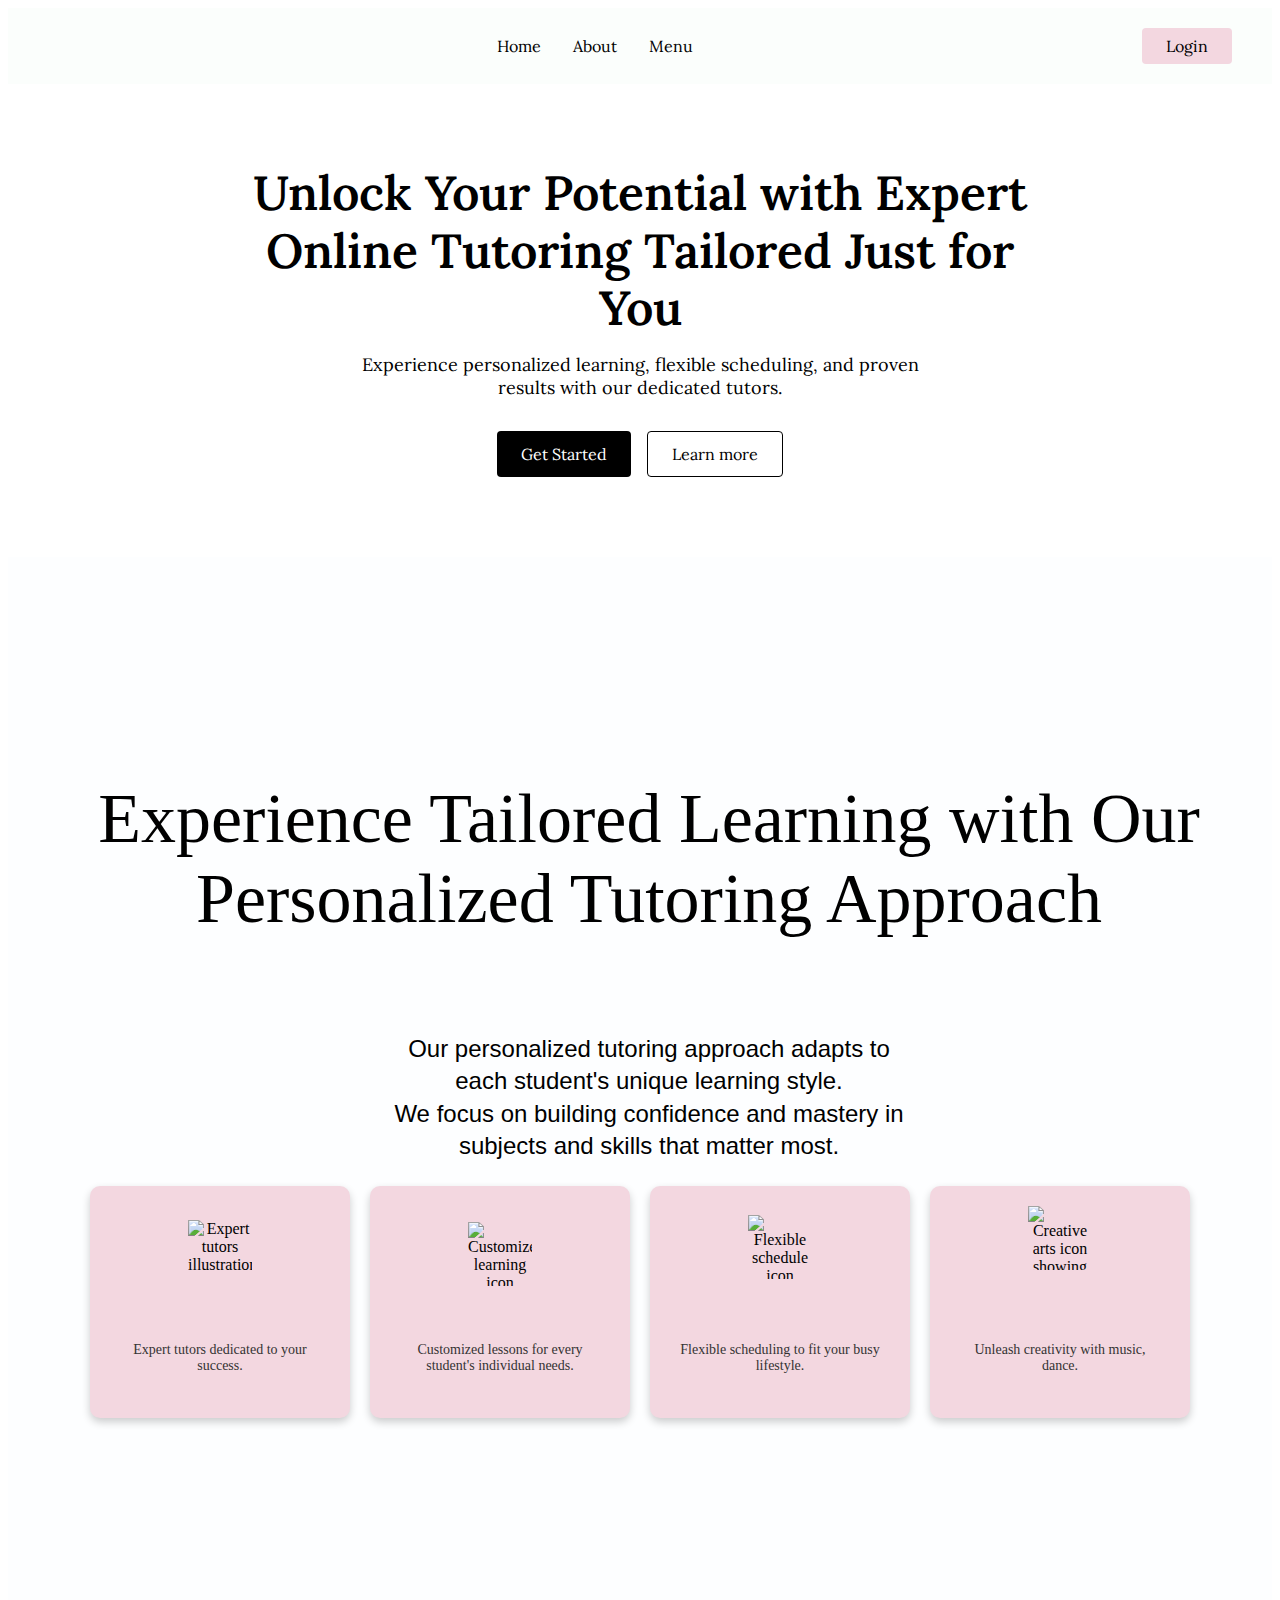
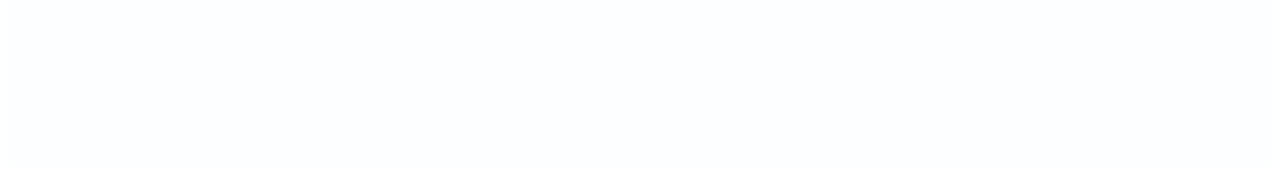
==== index.html @ c5c3b73e "01done" ====
<!DOCTYPE html>
<html lang="en">
<head>
    <meta charset="UTF-8">
    <meta name="viewport" content="width=device-width, initial-scale=1.0">
    <link rel="stylesheet" href="style.css">
    <title>Document</title>
</head>
<body>
    <link
  rel="stylesheet"
  href="https://fonts.googleapis.com/css2?family=Lora:wght@400;500;600&display=swap"
/>

<nav class="container">
  <div class="header">
    <div class="logo">
      <div
        code='<svg class="graduation-cap" viewBox="0 0 24 24" fill="none" stroke="currentColor" stroke-width="2"><path d="M12 2L2 7l10 5 10-5-10-5zM2 17l10 5 10-5M2 12l10 5 10-5"></path></svg>'
      >
        <div>
          <svg
            class="graduation-cap"
            viewBox="0 0 24 24"
            fill="none"
            stroke="currentColor"
            stroke-width="2"
          >
            <path
              d="M12 2L2 7l10 5 10-5-10-5zM2 17l10 5 10-5M2 12l10 5 10-5"
            ></path>
          </svg>
        </div>
      </div>
    </div>
    <div class="nav-links">
      <a href="homepage.html" class="nav-link">Home</a>
      <a href="About.html" class="nav-link">About</a>
      <a href="menu.html" class="nav-link">Menu</a>
    </div> 
    <!--<a href="#" class="login-btn">Login</a>-->
    <button class="login-btn">Login</button>
  <!--</div>-->
</nav>
  <div class="hero">
    <div class="hero-title">
      Unlock Your Potential with Expert Online Tutoring Tailored Just for You
    </div>
    <div class="hero-subtitle">
      Experience personalized learning, flexible scheduling, and proven results
      with our dedicated tutors.
    </div>
    <div class="cta-container">
      <button class="cta-button-get-started">Get Started</button>
      <button class="cta-button-learn-more">Learn more</button>
    </div>
  </div>
    <div class="tutoring-container">
      <div class="content-wrapper">
        <p class="main-heading">Experience Tailored Learning with Our Personalized Tutoring Approach</p>
        <p class="main-description">
            Our personalized tutoring approach adapts to each student's unique learning style.
            <br />
            We focus on building confidence and mastery in subjects and skills that matter most.
          </p>
          <!--
          <div class="tutor-card" role="region" aria-label="Expert Tutors Section">
            <img
              loading="lazy"
              src="https://cdn.builder.io/api/v1/image/assets/TEMP/605653943bd02aa4d9b9f9911b4bf602fa60f718d7a15c4190adf3059918cfd1?placeholderIfAbsent=true&apiKey=4807caf9d9db4321a3ce4890fab57d24"
              class="tutor-image"
              alt="Expert tutors illustration"
            />
            <h2 class="tutor-heading">
              Expert tutors dedicated to your success.
            </h2>
          </div>-->
          <!--
          <div class="features-container">
            <div class="features-grid">
              <div class="feature-column">
                <div class="feature-box">
                  <img loading="lazy" src="https://cdn.builder.io/api/v1/image/assets/TEMP/b173e818e8010cb3248695b7f4240a89af5a1fe4322604829d5f72c8f2223ceb?placeholderIfAbsent=true&apiKey=4807caf9d9db4321a3ce4890fab57d24" class="feature-icon" alt="Customized learning icon showing personalized education approach" />
                  <p class="feature-text">Customized lessons for every student's individual needs.</p>
                </div>
              </div>
              <div class="feature-column">
                <div class="feature-box">
                  <img loading="lazy" src="https://cdn.builder.io/api/v1/image/assets/TEMP/15343afa1f13789860a2f1bc212477e553356dee12f6508b4ca33ed1daaefbfe?placeholderIfAbsent=true&apiKey=4807caf9d9db4321a3ce4890fab57d24" class="feature-icon feature-icon-schedule" alt="Flexible schedule icon representing adaptable learning times" />
                  <p class="feature-text-schedule">Flexible scheduling to fit your busy lifestyle.</p>
                </div>
              </div>
              <div class="feature-column">
                <div class="feature-box feature-box-alt">
                  <img loading="lazy" src="https://cdn.builder.io/api/v1/image/assets/TEMP/a3c0f3b83efdf9adfbe80deaf4d356f793397d9b0d4046c55de42fbe1c3d8835?placeholderIfAbsent=true&apiKey=4807caf9d9db4321a3ce4890fab57d24" class="feature-icon feature-icon-creative" alt="Creative arts icon showing music and dance elements" />
                  <p class="feature-text-creative">Unleash creativity with music, dance.</p>
                </div>
              </div>
            </div>
          </div>
        </div>
      </div>
    </div>
-->
</div>
<div class="box">
    <div class="card">
        <img
        loading="lazy"
        src="https://cdn.builder.io/api/v1/image/assets/TEMP/605653943bd02aa4d9b9f9911b4bf602fa60f718d7a15c4190adf3059918cfd1?placeholderIfAbsent=true&apiKey=4807caf9d9db4321a3ce4890fab57d24"
        class="tutor-image"
        alt="Expert tutors illustration"
      />
      <p class="tutor-heading">
        Expert tutors dedicated to your success.
      </p>
    </div>
    <div class="card">
        <img loading="lazy" src="https://cdn.builder.io/api/v1/image/assets/TEMP/b173e818e8010cb3248695b7f4240a89af5a1fe4322604829d5f72c8f2223ceb?placeholderIfAbsent=true&apiKey=4807caf9d9db4321a3ce4890fab57d24" class="feature-icon" alt="Customized learning icon showing personalized education approach" />
        <p class="feature-text">Customized lessons for every student's individual needs.</p>
    </div>
    <div class="card">
        <img loading="lazy" src="https://cdn.builder.io/api/v1/image/assets/TEMP/15343afa1f13789860a2f1bc212477e553356dee12f6508b4ca33ed1daaefbfe?placeholderIfAbsent=true&apiKey=4807caf9d9db4321a3ce4890fab57d24" class="feature-icon feature-icon-schedule" alt="Flexible schedule icon representing adaptable learning times" />
        <p class="feature-text-schedule">Flexible scheduling to fit your busy lifestyle.</p>  
    </div>
    <div class="card">
        <img loading="lazy" src="https://cdn.builder.io/api/v1/image/assets/TEMP/a3c0f3b83efdf9adfbe80deaf4d356f793397d9b0d4046c55de42fbe1c3d8835?placeholderIfAbsent=true&apiKey=4807caf9d9db4321a3ce4890fab57d24" class="feature-icon feature-icon-creative" alt="Creative arts icon showing music and dance elements" />
        <p class="feature-text-creative">Unleash creativity with music, dance.</p>
    </div>
</div>
</body>
  </html>
---- style.css ----
.tutoring-container {
    background-color: rgba(253, 254, 255, 1);
    display: flex;
    flex-direction: column;
    overflow: hidden;
    align-items: center;
    padding: 152px 80px 351px;
  }
  
  .content-wrapper {
    display: flex;
    margin-left: 18px;
    width: 100%;
    max-width: 3021px;
    flex-direction: column;
  }
  
  .main-heading {
    font-size: 70px;;
    color: rgba(0, 0, 0, 1);
    font: 700 /1.3 Crimson Text, -apple-system, Roboto, Helvetica, sans-serif;
    text-align: center;
  }
  
  .main-description {
    color: rgba(0, 0, 0, 1);
    text-align: center;
    align-self: start;
    font: 400 24px/50px Crimson Text, -apple-system, Roboto, Helvetica, sans-serif;
    align-content: center;
    margin-left: 32vh;
    margin-right: 32vh;
    line-height: 1.35;
  }
  
  .feature-icon {
    aspect-ratio: 1.29;
    object-fit: contain;
    object-position: center;
    width: 161px;
    align-self: center;
    margin-left: 21px;
    max-width: 100%;
  }
  
  .feature-icon-schedule {
    aspect-ratio: 1.55;
    width: 198px;
    margin-left: 35px;
  }
  
  .feature-icon-creative {
    aspect-ratio: 1.35;
    width: 113px;
    margin-left: 0;
  }
  
  .feature-text {
    margin-top: 30px;
  }
  
  .feature-text-schedule {
    margin-top: 44px;
  }
  
  .feature-text-creative {
    align-self: end;
    margin-top: 62px;
  }
  
  @media (max-width: 991px) {
    .tutoring-container {
      padding: 100px 20px;
    }
  
    .content-wrapper {
      max-width: 100%;
    }
  
    .main-heading {
      max-width: 100%;
      margin-right: 2px;
      font-size: 40px;
    }
  
    .description-container {
      margin-top: 40px;
    }
  
    .main-description {
      max-width: 100%;
      font-size: 40px;
      line-height: 47px;
    }
  
    .features-container {
      max-width: 100%;
      margin-top: 40px;
    }
  
    .features-grid {
      flex-direction: column;
      align-items: stretch;
      gap: 0;
    }
  
    .feature-column {
      width: 100%;
    }
  
    .feature-box {
      max-width: 100%;
      margin-top: 40px;
      font-size: 40px;
      line-height: 47px;
      padding: 100px 20px;
    }
  
    .feature-text,
    .feature-text-schedule,
    .feature-text-creative {
      max-width: 100%;
      margin-top: 40px;
      font-size: 40px;
      line-height: 47px;
    }
  }

  /*next*/
  .tutor-card {
    border-radius: 20px;
    background-color: rgb(255, 230, 254);
    display: flex;
    max-width: 250px;
    flex-direction: column;
    overflow: hidden;
    color: rgba(0, 0, 0, 1);
    text-align: center;
    padding: 36px 43px 18px;
    font: 600 24px/50px Rubik, sans-serif;
    border: 1.5px solid rgba(0, 0, 0, 1);
  }

  .tutor-image {
    aspect-ratio: 1.53;
    object-fit: contain;
    object-position: center;
    width: 221px;
    align-self: center;
    margin-left: 16px;
    max-width: 100%;
  }

  .tutor-heading {
    margin-top: 35px;
  }

  .visually-hidden {
    position: absolute;
    width: 1px;
    height: 1px;
    padding: 0;
    margin: -1px;
    overflow: hidden;
    clip: rect(0, 0, 0, 0);
    white-space: nowrap;
    border: 0;
  }

  @media (max-width: 991px) {
    .tutor-card {
      font-size: 40px;
      line-height: 47px;
      padding: 0 20px 100px;
    }

    .tutor-heading {
      max-width: 100%;
      font-size: 40px;
      line-height: 47px;
    }
  }
  /*frame*/
  .container {
   /* width: 100%;*/
   /* min-height: 100vh;*/
    background-color: rgb(251, 254, 252);
  }
  .header {
    display: flex;
    justify-content: space-between;
    align-items: center;
    padding: 20px 40px;
    background-color: rgb(251, 254, 252);
  }
  @media (max-width: 640px) {
    .header {
      padding: 16px 20px;
    }
  }
  .logo {
    display: flex;
    align-items: center;
  }
  .nav-links {
    display: flex;
    gap: 32px;
    align-items: center;
  }
  @media (max-width: 640px) {
    .nav-links {
      display: none;
    }
  }
  .nav-link {
    color: #000;
    text-decoration: none;
    font: 16px "Lora", serif;
  }
  .login-btn {
    background-color: #f3d7e0;
    color: #000;
    padding: 8px 24px;
    border-radius: 4px;
    text-decoration: none;
    font: 16px "Lora", serif;
    cursor: pointer;
    border: none;
  }
  .hero {
    display: flex;
    flex-direction: column;
    align-items: center;
    text-align: center;
    padding: 80px 20px;
    background-image: url(https://static.toiimg.com/thumb/msid-117117789,width-1280,height-720,imgsize-1067153,resizemode-6,overlay-toi_sw,pt-32,y_pad-40/photo.jpg);
    background-size: cover;
    background-position: center;
  }
  .hero-title {
    color: #000;
    max-width: 800px;
    margin-bottom: 16px;
    font: 600 48px/1.2 "Lora", serif;
  }
  @media (max-width: 991px) {
    .hero-title {
      font-size: 40px;
      padding: 0 20px;
    }
  }
  @media (max-width: 640px) {
    .hero-title {
      font-size: 32px;
    }
  }
  .hero-subtitle {
    color: #000;
    max-width: 600px;
    margin-bottom: 32px;
    font: 18px "Lora", serif;
  }
  @media (max-width: 991px) {
    .hero-subtitle {
      font-size: 16px;
      padding: 0 20px;
    }
  }
  @media (max-width: 640px) {
    .hero-subtitle {
      font-size: 14px;
    }
  }
  .cta-container {
    display: flex;
    gap: 16px;
  }
  @media (max-width: 640px) {
    .cta-container {
      flex-direction: column;
      width: 100%;
      padding: 0 20px;
    }
  }
  .cta-button-get-started {
    padding: 12px 24px;
    border-radius: 4px;
    cursor: pointer;
    transition: all 0.3s ease;
    background-color: #000;
    color: #fff;
    border: none;
    font: 16px "Lora", serif;
  }
  @media (max-width: 640px) {
    .cta-button-get-started {
      width: 100%;
    }
  }
  .cta-button-learn-more {
    padding: 12px 24px;
    border-radius: 4px;
    cursor: pointer;
    transition: all 0.3s ease;
    background-color: transparent;
    color: #000;
    border: 1px solid #000;
    font: 16px "Lora", serif;
  }
  @media (max-width: 640px) {
    .cta-button-learn-more {
      width: 100%;
    }
  }

  /* from base */
  .box{
    display: flex;
    gap: 20px;
  }
  
  .card{
    background: #f3d7e0;
    padding: 20px;
    border-radius: 10px;
    box-shadow: 0px 4px 8px rgba(0,0,0,0.2);
    text-align: center;
    width: 220px;
    justify-content: space-between;
    min-height: 150px;
    display: flex;
    flex-direction: column;
  }

  .card img{
    width: 64px;
    height: 64px;
    margin:auto;
  }

  .card p{
    font-size: 14px;
    color: #333;
    padding: 10px;
  }
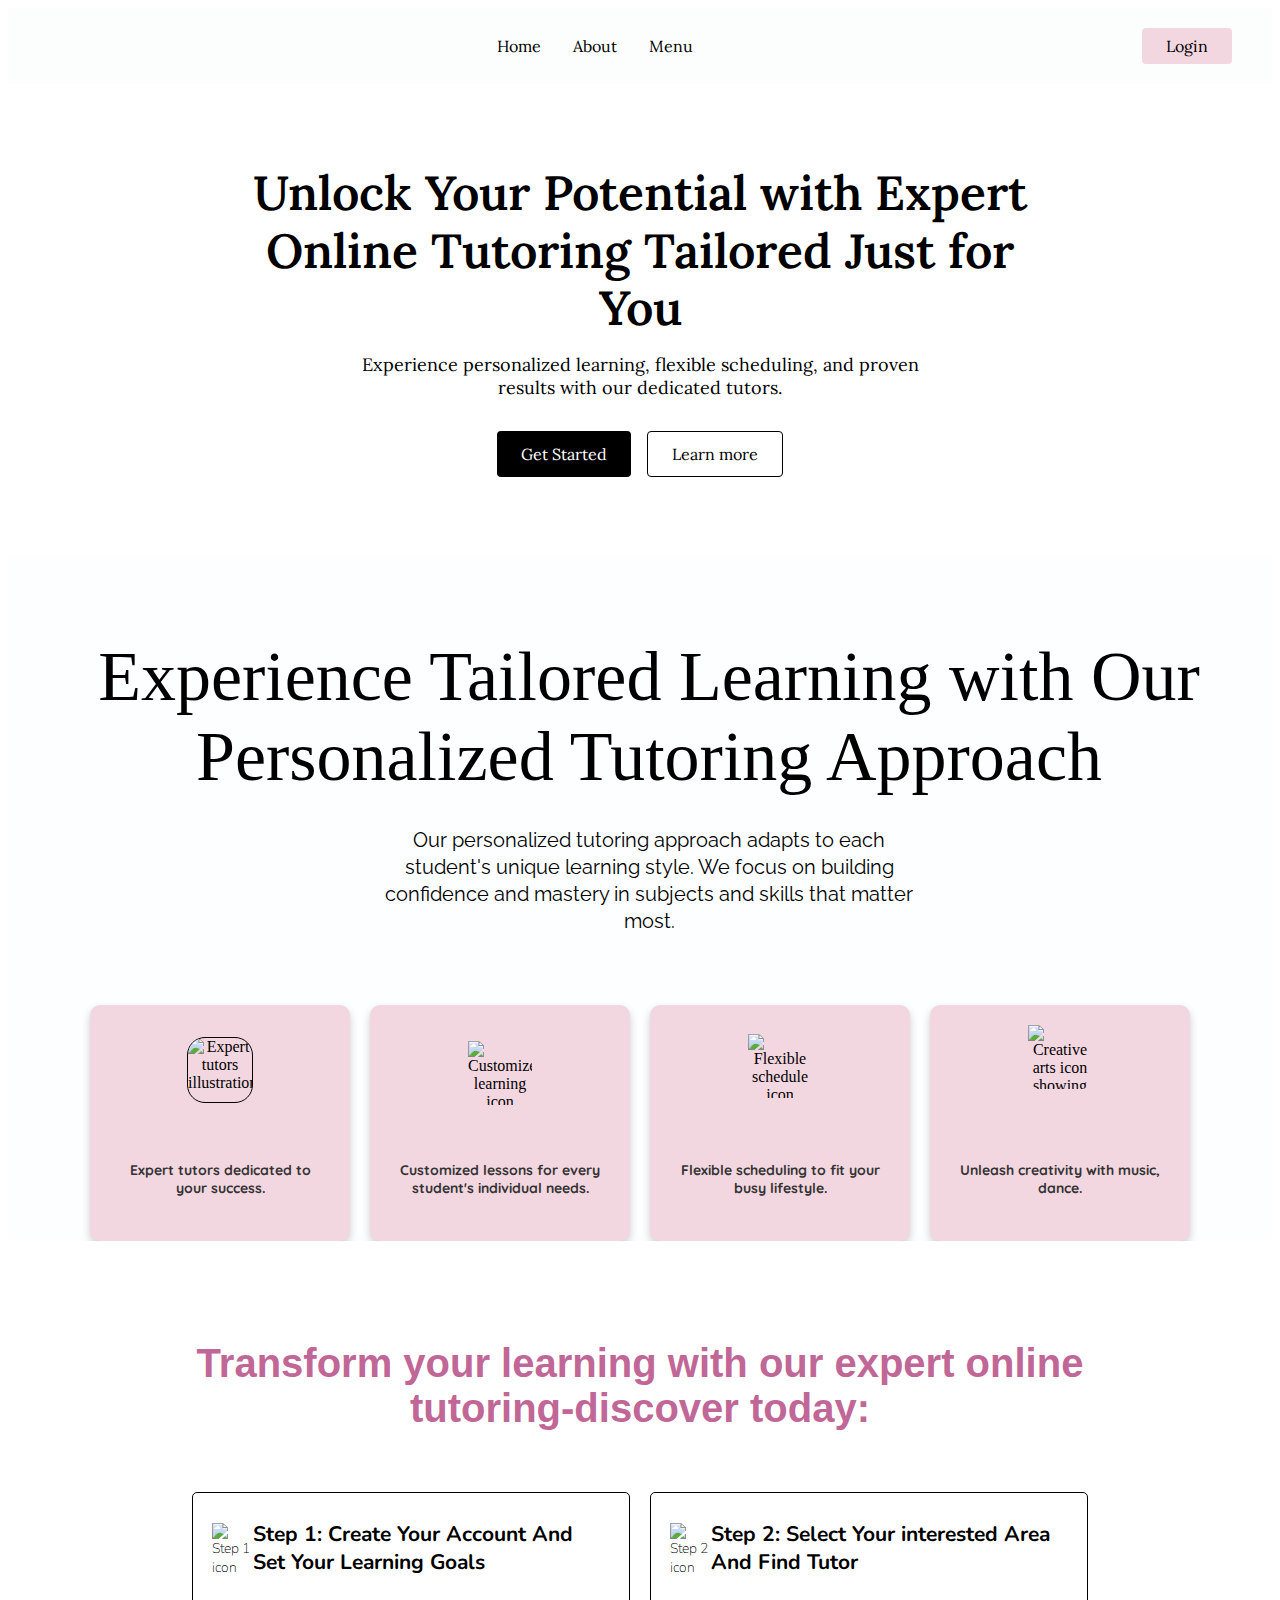
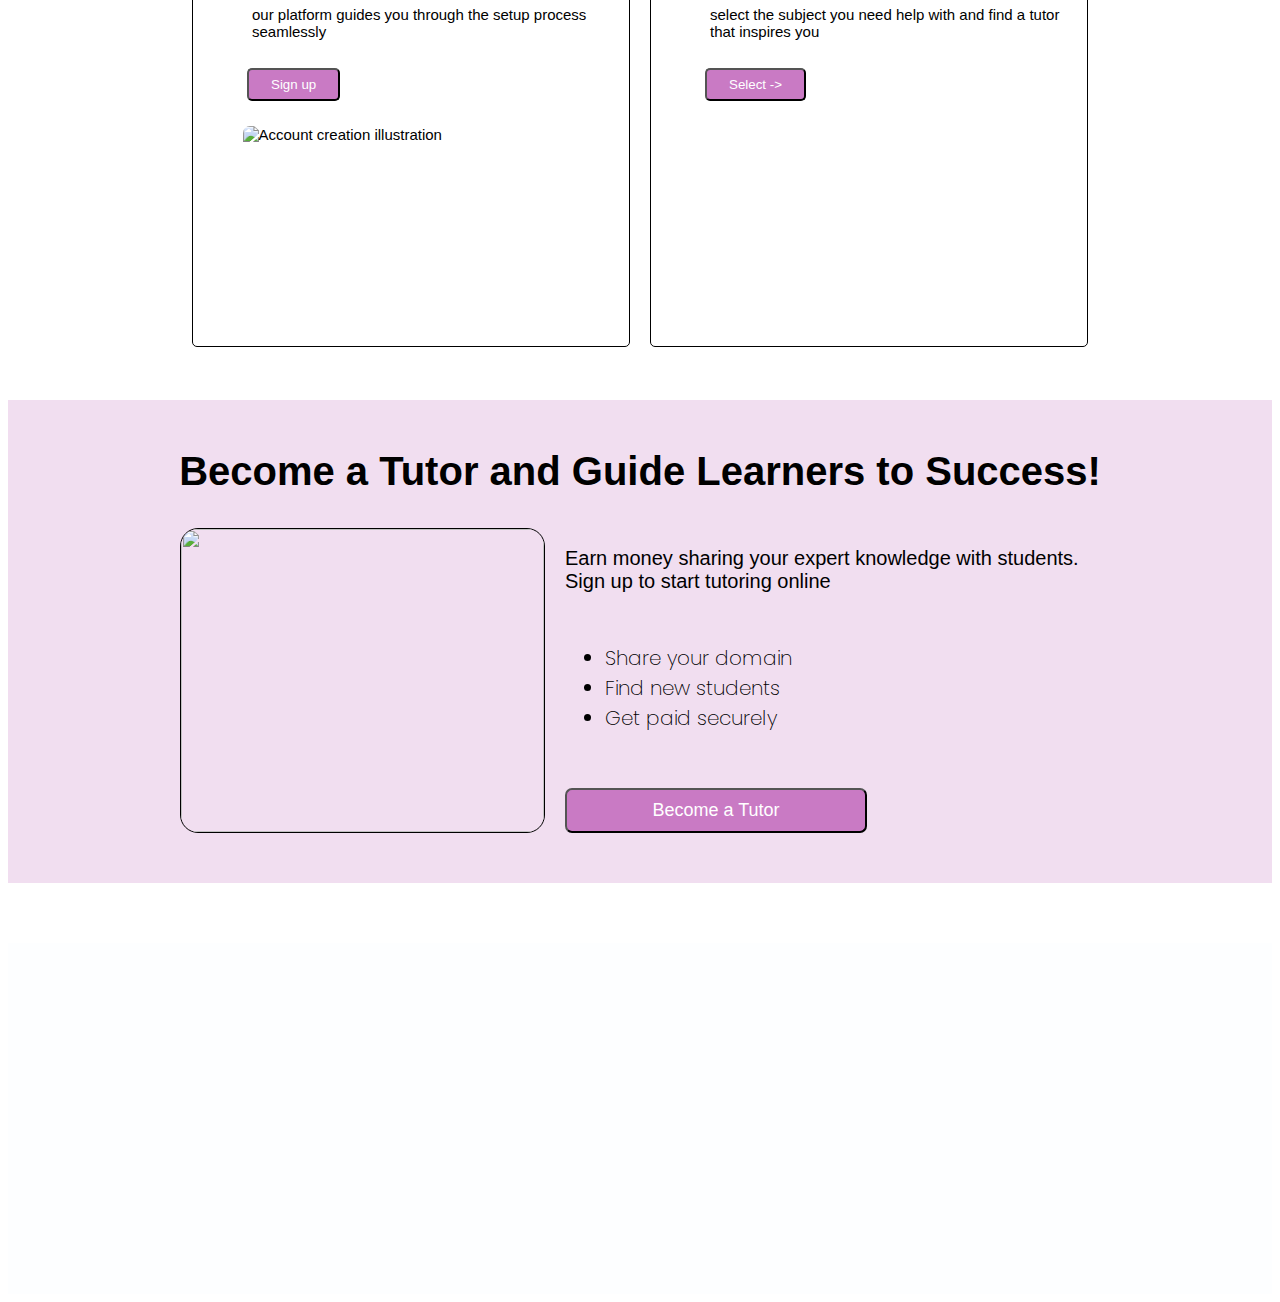
==== commit 054f30c8: "kind of  done" ====
--- a/index.html
+++ b/index.html
@@ -15,23 +15,7 @@
 <nav class="container">
   <div class="header">
     <div class="logo">
-      <div
-        code='<svg class="graduation-cap" viewBox="0 0 24 24" fill="none" stroke="currentColor" stroke-width="2"><path d="M12 2L2 7l10 5 10-5-10-5zM2 17l10 5 10-5M2 12l10 5 10-5"></path></svg>'
-      >
-        <div>
-          <svg
-            class="graduation-cap"
-            viewBox="0 0 24 24"
-            fill="none"
-            stroke="currentColor"
-            stroke-width="2"
-          >
-            <path
-              d="M12 2L2 7l10 5 10-5-10-5zM2 17l10 5 10-5M2 12l10 5 10-5"
-            ></path>
-          </svg>
-        </div>
-      </div>
+     <img src="https://encrypted-tbn0.gstatic.com/images?q=tbn:ANd9GcRvf8nTOb20_oG7vPZYKp1FL6YEfOXt_qxh3VUteWwkhrQT4cn3bJEKaVGf2-d3AeQE1FI&usqp=CAU" alt="">
     </div>
     <div class="nav-links">
       <a href="homepage.html" class="nav-link">Home</a>
@@ -39,7 +23,13 @@
       <a href="menu.html" class="nav-link">Menu</a>
     </div> 
     <!--<a href="#" class="login-btn">Login</a>-->
-    <button class="login-btn">Login</button>
+    <button class="login-btn" onclick="window.location.href='Login.html';">Login</button>
+   <!-- <script>
+      document.getElementById("login-btn").onclick = function () {
+          window.location.href = "http://127.0.0.1:5500/testProject/login.html";
+      };
+  </script>
+-->
   <!--</div>-->
 </nav>
   <div class="hero">
@@ -60,7 +50,7 @@
         <p class="main-heading">Experience Tailored Learning with Our Personalized Tutoring Approach</p>
         <p class="main-description">
             Our personalized tutoring approach adapts to each student's unique learning style.
-            <br />
+            <!--<br />-->
             We focus on building confidence and mastery in subjects and skills that matter most.
           </p>
           <!--
@@ -128,5 +118,69 @@
         <p class="feature-text-creative">Unleash creativity with music, dance.</p>
     </div>
 </div>
+<!--second part-->
+<section class="learning-section">
+  <h1 class="hero-title2">
+    Transform your learning with our expert online<br>
+    tutoring-discover today:
+  </h1>
+  
+  <div class="steps-container">
+    <div class="steps-grid">
+      <div class="step-card">
+        <div class="step-header">
+          <img src="https://cdn.builder.io/api/v1/image/assets/TEMP/b9adaade4bcb90d4931f833f0c6d52561dd15d93d1601a0b90e7ca7874832599?placeholderIfAbsent=true&apiKey=4807caf9d9db4321a3ce4890fab57d24" alt="Step 1 icon" class="step-icon">
+          <h2 class="step-title">
+            Step 1: Create Your Account And<br>
+            Set Your Learning Goals
+          </h2>
+        </div>
+        <p class="step-description">
+          our platform guides you through the setup process<br>
+          seamlessly
+        </p>
+        <button class="action-button" tabindex="0">Sign up</button>
+        <img src="https://cdn.builder.io/api/v1/image/assets/TEMP/48e7238ff7a79872abf7b6c65125d2fb173bb852f927d836a1c6516c5f6b7a1a?placeholderIfAbsent=true&apiKey=4807caf9d9db4321a3ce4890fab57d24" alt="Account creation illustration" class="step-image">
+      </div>
+
+      <div class="step-card">
+        <div class="step-header">
+          <img src="https://cdn.builder.io/api/v1/image/assets/TEMP/6b210a00e9841f4898f26c77d792e47dd4565817d6bd51991a16e4e03ebdad67?placeholderIfAbsent=true&apiKey=4807caf9d9db4321a3ce4890fab57d24" alt="Step 2 icon" class="step-icon">
+          <h2 class="step-title">
+            Step 2: Select Your interested Area<br>
+            And Find Tutor
+          </h2>
+        </div>
+        <p class="step-description">
+          select the subject you need help with and find a tutor<br>
+          that inspires you
+        </p>
+        <button class="action-button" tabindex="0">Select -></button>
+      </div>
+    </div>
+  </div>
+
+  <section class="tutor-section">
+    <h2 class="tutor-title">Become a Tutor and Guide Learners to Success!</h2>
+    
+    <div class="tutor-content">
+      <div class="tutor-grid">
+        <img src="https://thumbs.dreamstime.com/b/online-school-teacher-quarantine-serious-man-glasses-writes-rules-english-white-board-living-room-interior-195089151.jpg" class="tutor-image">
+        
+        <div class="tutor-info">
+          <p class="tutor-description">
+            Earn money sharing your expert knowledge with students. Sign up to start tutoring online
+          </p>
+          <ul class="tutor-benefits">
+            <li>Share your domain</li>
+            <li>Find new students</li>
+            <li>Get paid securely</li>
+          </ul>
+          <button class="tutor-cta" tabindex="0">Become a Tutor</button>
+        </div>
+      </div>
+    </div>
+  </section>
+</section>
 </body>
   </html>--- a/style.css
+++ b/style.css
@@ -1,17 +1,23 @@
+@import url('https://fonts.googleapis.com/css2?family=Raleway:ital,wght@0,100..900;1,100..900&display=swap');
+@import url('https://fonts.googleapis.com/css2?family=Cinzel:wght@400..900&display=swap');
+@import url('https://fonts.googleapis.com/css2?family=Quicksand:wght@300..700&display=swap');
+@import url('https://fonts.googleapis.com/css2?family=Nunito:ital,wght@0,200..1000;1,200..1000&display=swap');
+@import url('https://fonts.googleapis.com/css2?family=Poppins:ital,wght@0,100;0,200;0,300;0,400;0,500;0,600;0,700;0,800;0,900;1,100;1,200;1,300;1,400;1,500;1,600;1,700;1,800;1,900&display=swap');
+
 .tutoring-container {
     background-color: rgba(253, 254, 255, 1);
     display: flex;
     flex-direction: column;
     overflow: hidden;
     align-items: center;
-    padding: 152px 80px 351px;
+    padding: 10px 80px 351px;
   }
   
   .content-wrapper {
     display: flex;
     margin-left: 18px;
     width: 100%;
-    max-width: 3021px;
+    max-width: 1500px;
     flex-direction: column;
   }
   
@@ -26,11 +32,15 @@
     color: rgba(0, 0, 0, 1);
     text-align: center;
     align-self: start;
-    font: 400 24px/50px Crimson Text, -apple-system, Roboto, Helvetica, sans-serif;
+    font: 400 20px/50px Crimson Text, -apple-system, Roboto, Helvetica, sans-serif;
     align-content: center;
     margin-left: 32vh;
     margin-right: 32vh;
     line-height: 1.35;
+    font-family: "Raleway", serif;
+    font-optical-sizing: auto;
+    margin-top: -40px;
+    margin-bottom: 70px;
   }
   
   .feature-icon {
@@ -149,10 +159,22 @@
     align-self: center;
     margin-left: 16px;
     max-width: 100%;
+    border: none;
+  }
+  .tutor-image a{
+    border: none;
   }
 
   .tutor-heading {
     margin-top: 35px;
+    
+  }
+
+  .card p{
+    font-size: 48px;
+    font-family: "quicksand", serif;
+    font-optical-sizing: auto;
+    font-weight: bold;
   }
 
   .visually-hidden {
@@ -201,6 +223,11 @@
   .logo {
     display: flex;
     align-items: center;
+    flex-direction: row;
+  }
+  .logo img{
+    max-width: 60px;
+    max-height: 60px;
   }
   .nav-links {
     display: flex;
@@ -236,6 +263,7 @@
     background-image: url(https://static.toiimg.com/thumb/msid-117117789,width-1280,height-720,imgsize-1067153,resizemode-6,overlay-toi_sw,pt-32,y_pad-40/photo.jpg);
     background-size: cover;
     background-position: center;
+    
   }
   .hero-title {
     color: #000;
@@ -343,3 +371,241 @@
     color: #333;
     padding: 10px;
   }
+
+  /* Second part */
+  
+.learning-section {
+  background-color: #fff;
+  display: flex;
+  flex-direction: column;
+  overflow: hidden;
+  padding: 60px 0;
+}
+
+.hero-title2 {
+  color: #c16797;
+  text-align: center;
+  align-self: center;
+  font: 800 40px Inter, sans-serif;
+  margin-top: 40px;
+}
+
+.steps-container {
+  align-self: center;
+  margin-top: 34px;
+  width: 896px;
+  max-width: 100%;
+}
+
+.steps-grid {
+  gap: 20px;
+  display: flex;
+}
+
+.step-card {
+  border-radius: 5px;
+  background-color: #fff;
+  display: flex;
+  width: 100%;
+  flex-direction: column;
+  color: #000;
+  margin: 0 auto;
+  padding: 40px 19px;
+  font: 400 15px Inter, sans-serif;
+  border: 1px solid #000;
+  padding-top: 10px;
+}
+
+.step-header {
+  align-self: start;
+  display: flex;
+  font-size:  14px;
+  font-weight: lighter;
+  margin-top: 0px;
+  font-family: 'Nunito', 'Arial Narrow', Arial, sans-serif;
+  text-align: left;
+}
+
+.step-icon {
+  aspect-ratio: 1.14;
+  object-fit: contain;
+  object-position: center;
+  width: 41px;
+  align-self: start;
+  margin-top: 20px;
+  
+}
+
+.step-title {
+  flex-basis: auto;
+  flex-grow: 1;
+}
+
+.step-description {
+  text-align: left;
+  align-content: baseline;
+  margin-top: 13px;
+  margin-left: 40px;
+}
+
+.action-button {
+  border-radius: 5px;
+  background-color: #c97ac4;
+  align-self: start;
+  color: #fff;
+  margin: 13px 0 0 35px;
+  padding: 7px 22px;
+  font-family: "Istok Web", -apple-system, Roboto, Helvetica, sans-serif;
+}
+
+.step-image {
+  aspect-ratio: 1.88;
+  object-fit: contain;
+  object-position: center;
+  width: 337px;
+  border-radius: 7px;
+  align-self: center;
+  margin-top: 25px;
+  max-width: 100%;
+}
+
+.tutor-section {
+  background-color: rgba(201, 122, 196, 0.25);
+  margin-top: 53px;
+  width: 100%;
+  padding: 16px 70px 50px;
+}
+
+.tutor-title {
+  color: #000;
+  text-align: center;
+  font: 700 40px "Microsoft JhengHei", -apple-system, Roboto, Helvetica, sans-serif;
+}
+
+.tutor-content {
+  align-self: end;
+  width: 100%;
+  max-width: 1123px;
+  margin: 32px 67px 0 0;
+}
+
+.tutor-grid {
+  gap: 20px;
+  display: flex;
+}
+
+.tutor-image {
+  margin-left: 180px;
+  width: 363px;
+  max-width: 100%;
+  height: 303px;
+  border: 1px solid #000;
+  border-radius: 18px;
+  box-shadow: inset;
+  object-fit: cover;
+  
+}
+
+.tutor-info {
+  display: flex;
+  flex-direction: column;
+  align-items: start;
+  color: #000;
+  font: 600 20px "Source Sans Pro", sans-serif;
+}
+
+.tutor-description {
+  /*align-self: stretch;*/
+  font-weight: 247;
+
+}
+
+.tutor-benefits {
+  font-family: "poppins", sans-serif;
+  font-weight: 250;
+  margin-top: 30px;
+  width: 390px;
+}
+
+.tutor-cta {
+  border-radius: 7px;
+  background-color: #c97ac4;
+  margin-top: 35px;
+  width: 302px;
+  max-width: 100%;
+  color: #fff;
+  padding: 10px 70px;
+  font-size: 18px;
+}
+
+@media (max-width: 991px) {
+  .hero-title {
+    max-width: 100%;
+  }
+  
+  .steps-grid {
+    flex-direction: column;
+    align-items: stretch;
+    gap: 0;
+  }
+  
+  .step-card {
+    max-width: 100%;
+    margin-top: 17px;
+  }
+  
+  .action-button {
+    margin-left: 10px;
+    padding: 0 20px;
+  }
+  
+  .tutor-section {
+    max-width: 100%;
+    margin-top: 40px;
+    padding: 0 20px;
+  }
+  
+  .tutor-content {
+    max-width: 100%;
+    margin-right: 10px;
+  }
+  
+  .tutor-grid {
+    display: flex;
+    flex-direction: column;
+    align-items: stretch;
+    gap: 20px;
+  }
+  .tutor-grid img{
+    margin-left: 100px;
+    margin-top: 40px;
+    margin-left: 40px;
+    padding-left: 50px;
+    display: flex;
+    gap: 40px;
+  }
+  
+  .tutor-image  {
+    margin-top: 40px;
+    margin-left: 40px;
+    padding-left: 50px;
+    display: flex;
+    gap: 40px;
+  }
+  
+  .tutor-info {
+    max-width: 100%;
+    margin-top: 40px;
+  }
+  
+  .tutor-description {
+    max-width: 100%;
+  }
+  
+  .tutor-cta {
+    padding: 0 20px;
+  }
+}
+.tutor-section{
+ width: 100vw;
+}
